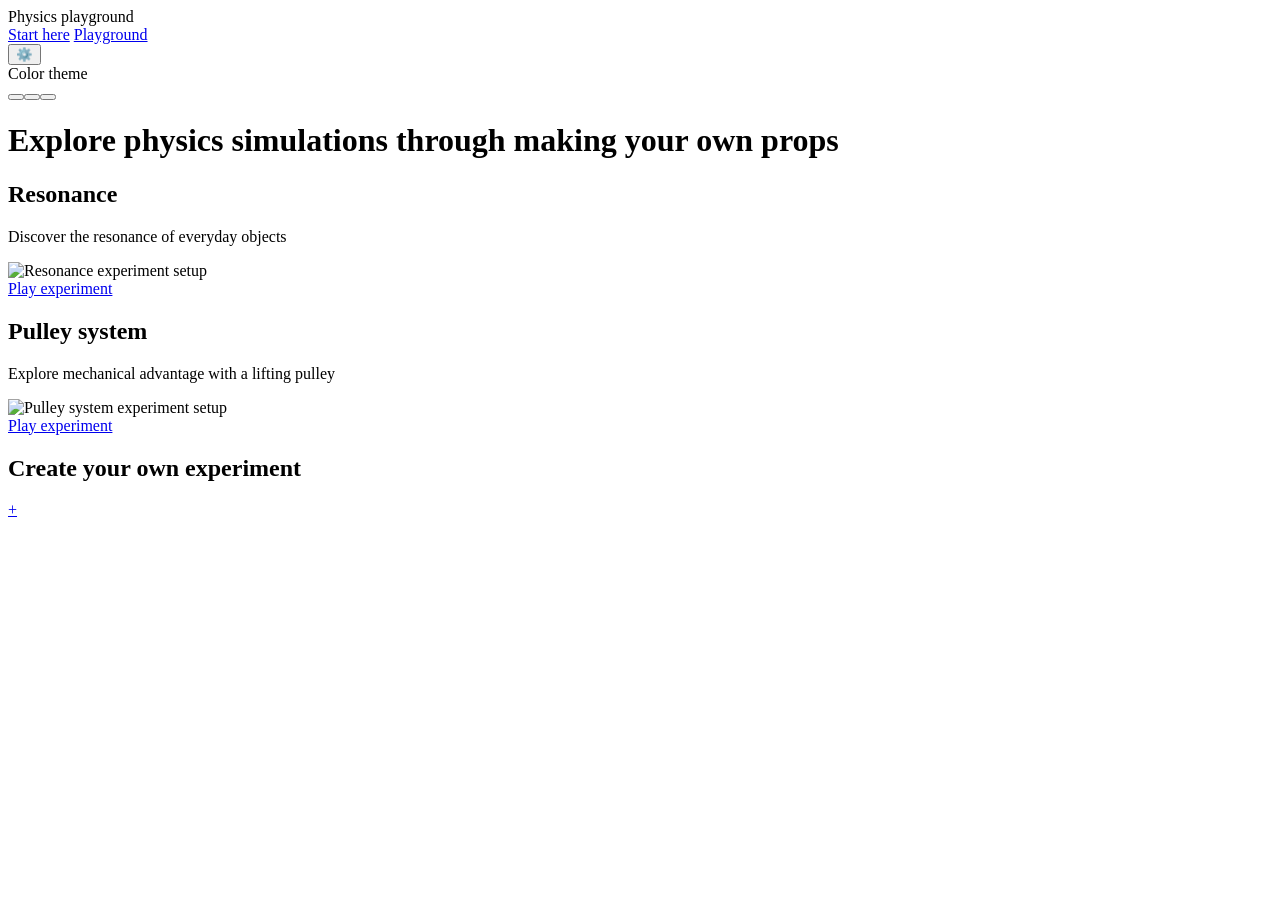
==== index.html @ cb50417a "Rename index (6).html to index.html" ====
<!DOCTYPE html>
<html lang="en">
<head>
    <meta charset="utf-8" />
    <link rel="stylesheet" href="style.css">
    <link rel="preconnect" href="https://fonts.googleapis.com">
    <link rel="preconnect" href="https://fonts.gstatic.com" crossorigin>
    <link href="https://fonts.googleapis.com/css2?family=Open+Sans:wght@300;400;500;600;700&display=swap" rel="stylesheet">
    <title>Physics Playground</title>
    <script>
        // apply saved theme before first paint, so there's no flash of default colors
        (function(){
            try{
                var t = JSON.parse(localStorage.getItem("physicsPlaygroundTheme"));
                if(t){
                    document.documentElement.style.setProperty("--header-color", t.header);
                    document.documentElement.style.setProperty("--accent-color", t.accent);
                }
            }catch(e){}
        })();
    </script>
</head>
<body>

    <header class="topbar">
        <span class="topbar-title">Physics playground</span>
        <nav class="topnav">
            <a href="index.html" class="nav-pill nav-pill-outline">Start here</a>
            <a href="playground.html" class="nav-pill nav-pill-filled">Playground</a>
        </nav>
    </header>

    <h1 class="page-heading">Explore physics simulations through making your own props</h1>

    <div class="template-grid">

        <!-- RESONANCE -->
        <div class="template-card">
            <h2>Resonance</h2>
            <p class="template-desc">Discover the resonance of everyday objects</p>
            <div class="template-art">
                <img src="resonance.jpg" alt="Resonance experiment setup">
            </div>
            <a href="playground.html?template=resonance" class="template-play-btn">Play experiment</a>
        </div>

        <!-- PULLEY SYSTEM -->
        <div class="template-card">
            <h2>Pulley system</h2>
            <p class="template-desc">Explore mechanical advantage with a lifting pulley</p>
            <div class="template-art">
                <img src="pulley.jpg" alt="Pulley system experiment setup">
            </div>
            <a href="playground.html?template=pulley" class="template-play-btn">Play experiment</a>
        </div>

        <!-- CREATE YOUR OWN -->
        <div class="template-card template-card-blank">
            <h2>Create your own experiment</h2>
            <a href="playground.html" class="template-blank-plus" title="Start a blank experiment">+</a>
        </div>

    </div>

    <script src="theme.js"></script>
    <script src="landing.js?v=2"></script>
</body>
</html>
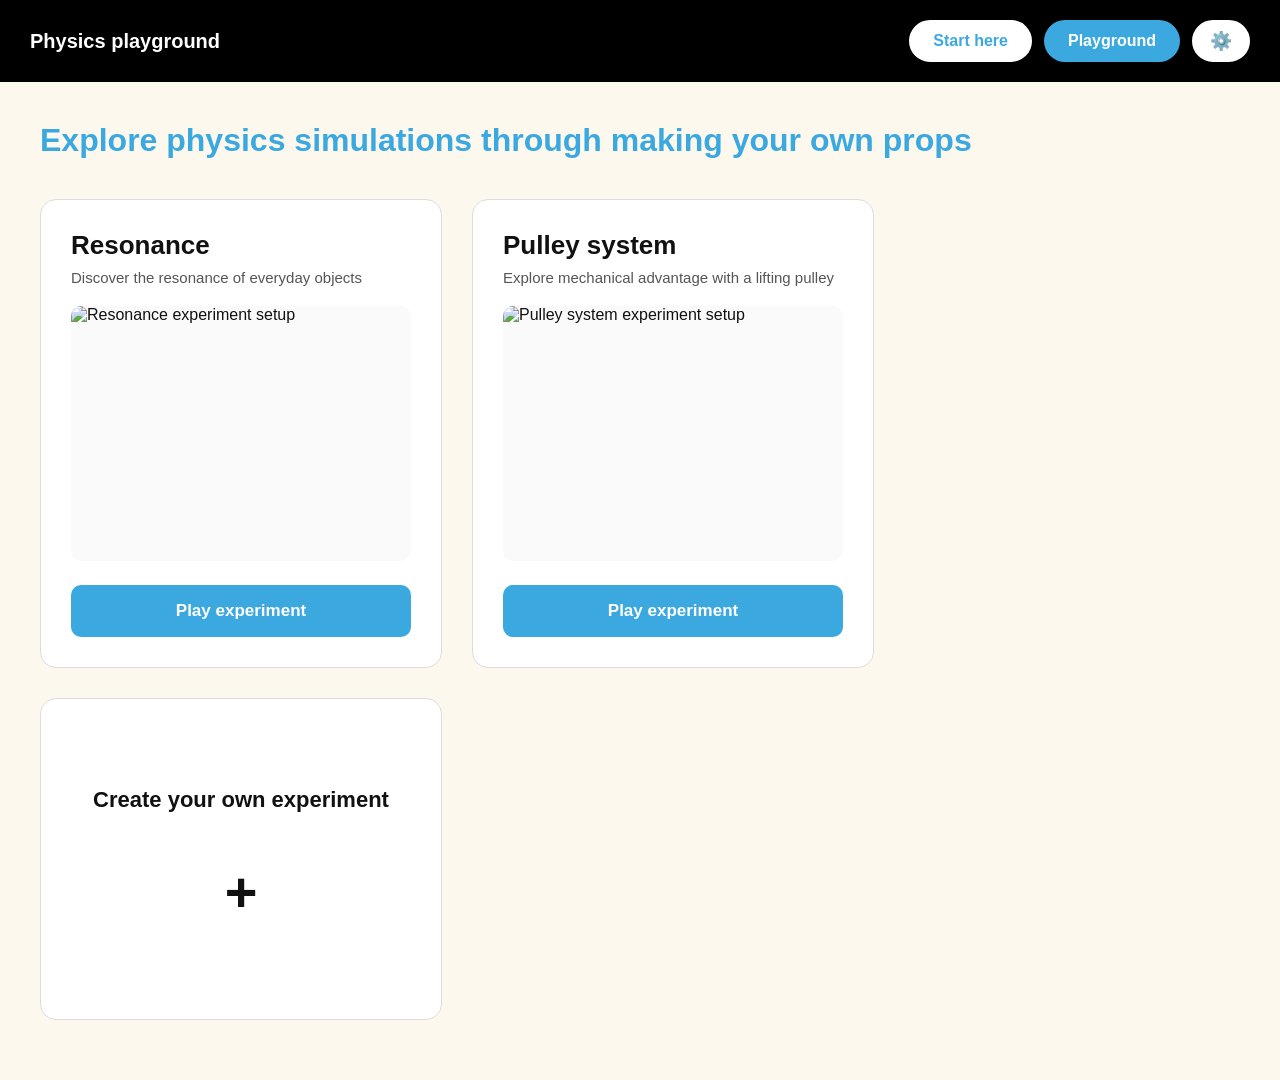
==== commit ab026873: "Change image source from resonance.jpg to resonance.png" ====
--- a/index.html
+++ b/index.html
@@ -39,7 +39,7 @@
             <h2>Resonance</h2>
             <p class="template-desc">Discover the resonance of everyday objects</p>
             <div class="template-art">
-                <img src="resonance.jpg" alt="Resonance experiment setup">
+                <img src="resonance.png" alt="Resonance experiment setup">
             </div>
             <a href="playground.html?template=resonance" class="template-play-btn">Play experiment</a>
         </div>
--- a/style.css
+++ b/style.css
@@ -0,0 +1,1074 @@
+:root {
+    --header-color: #000000;
+    --accent-color: #3ba9e0;
+}
+
+html, body {
+    margin: 0;
+    padding: 0;
+}
+
+body {
+    font-family: "Open Sans", sans-serif;
+    background: #fdf8ee;
+    color: #111;
+}
+
+.topbar {
+    background: var(--header-color);
+    color: #fff;
+    padding: 20px 30px;
+    font-size: 20px;
+    font-weight: 600;
+    display: flex;
+    align-items: center;
+    justify-content: space-between;
+    flex-wrap: wrap;
+    gap: 16px;
+}
+
+.topnav {
+    display: flex;
+    gap: 12px;
+}
+
+.nav-pill {
+    display: inline-block;
+    padding: 10px 22px;
+    border-radius: 30px;
+    font-size: 16px;
+    font-weight: 700;
+    text-decoration: none;
+    cursor: pointer;
+    border: 2px solid transparent;
+}
+
+.nav-pill-outline {
+    background: #fff;
+    color: var(--accent-color);
+    border-color: #fff;
+}
+
+.nav-pill-outline:hover {
+    background: #f0f0f0;
+}
+
+.nav-pill-filled {
+    background: var(--accent-color);
+    color: #fff;
+}
+
+.nav-pill-filled:hover {
+    filter: brightness(0.9);
+}
+
+.template-label {
+    padding: 16px 30px 0 30px;
+    font-size: 15px;
+    color: #777;
+}
+
+.template-label:empty {
+    display: none;
+}
+
+.settings-dropdown {
+    position: relative;
+}
+
+.settings-btn {
+    background: #fff;
+    color: #111;
+    border: 2px solid #fff;
+    font-size: 18px;
+    padding: 8px 16px;
+}
+
+.settings-btn:hover {
+    background: #f0f0f0;
+}
+
+.settings-menu {
+    display: none;
+    position: absolute;
+    top: calc(100% + 8px);
+    right: 0;
+    background: #fff;
+    border: 1px solid #ddd;
+    border-radius: 10px;
+    padding: 16px;
+    box-shadow: 0 6px 18px rgba(0,0,0,0.15);
+    z-index: 20;
+    min-width: 200px;
+}
+
+.settings-menu.open {
+    display: block;
+}
+
+.settings-menu-label {
+    font-weight: 700;
+    font-size: 13px;
+    color: #555;
+    margin-bottom: 12px;
+}
+
+.theme-swatch-row {
+    display: flex;
+    gap: 10px;
+}
+
+.theme-swatch {
+    border: 2px solid #ddd;
+    border-radius: 8px;
+    overflow: hidden;
+    display: flex;
+    width: 48px;
+    height: 34px;
+    padding: 0;
+    cursor: pointer;
+}
+
+.theme-swatch:hover {
+    border-color: #999;
+}
+
+.swatch-half {
+    flex: 1;
+}
+
+.topbar-title {
+    white-space: nowrap;
+}
+
+.page-heading {
+    color: #3ba9e0;
+    font-size: 32px;
+    font-weight: 700;
+    padding: 40px 40px 10px 40px;
+    margin: 0;
+}
+
+.template-grid {
+    display: flex;
+    gap: 30px;
+    padding: 30px 40px 60px 40px;
+    flex-wrap: wrap;
+    align-items: stretch;
+}
+
+.template-card {
+    background: #fff;
+    border: 1px solid #ddd;
+    border-radius: 16px;
+    padding: 30px;
+    width: 340px;
+    display: flex;
+    flex-direction: column;
+    position: relative;
+}
+
+.delete-experiment-btn {
+    position: absolute;
+    top: 16px;
+    right: 16px;
+    background: none;
+    border: none;
+    color: #999;
+    font-size: 22px;
+    cursor: pointer;
+    line-height: 1;
+    padding: 2px 6px;
+}
+
+.delete-experiment-btn:hover {
+    color: #d33;
+}
+
+.template-art-placeholder {
+    display: flex;
+    align-items: center;
+    justify-content: center;
+}
+
+.placeholder-icon {
+    font-size: 48px;
+}
+
+.template-card h2 {
+    margin: 0 0 8px 0;
+    font-size: 26px;
+    font-weight: 700;
+}
+
+.template-desc {
+    color: #555;
+    margin: 0 0 20px 0;
+    font-size: 15px;
+}
+
+.template-art {
+    background: #fafafa;
+    border-radius: 10px;
+    overflow: hidden;
+    margin-bottom: 24px;
+    aspect-ratio: 4 / 3;
+}
+
+.template-art svg,
+.template-art img {
+    width: 100%;
+    height: 100%;
+    display: block;
+    object-fit: contain;
+}
+
+.template-play-btn {
+    display: block;
+    text-align: center;
+    text-decoration: none;
+    background: var(--accent-color);
+    color: #fff;
+    border-radius: 10px;
+    padding: 16px;
+    font-size: 17px;
+    font-weight: 700;
+    margin-top: auto;
+}
+
+.template-play-btn:hover {
+    filter: brightness(0.9);
+}
+
+.template-card-blank {
+    align-items: center;
+    justify-content: center;
+    text-align: center;
+    min-height: 260px;
+}
+
+.template-card-blank h2 {
+    font-size: 22px;
+}
+
+.template-blank-plus {
+    display: flex;
+    align-items: center;
+    justify-content: center;
+    text-decoration: none;
+    color: #111;
+    font-size: 56px;
+    font-weight: 700;
+    width: 80px;
+    height: 80px;
+    margin-top: 30px;
+}
+
+.template-blank-plus:hover {
+    color: #3ba9e0;
+}
+
+.grid {
+    display: flex;
+    gap: 24px;
+    padding: 30px;
+    align-items: flex-start;
+    flex-wrap: wrap;
+}
+
+.col {
+    display: flex;
+    flex-direction: column;
+    gap: 24px;
+}
+
+#slidersContainer {
+    display: flex;
+    flex-direction: column;
+    gap: 24px;
+}
+
+.left-col {
+    width: 300px;
+}
+
+.right-col {
+    width: 500px;
+}
+
+.panel {
+    border: 1px solid #ddd;
+    border-radius: 14px;
+    padding: 20px 24px;
+    background: #fff;
+}
+
+.panel h2 {
+    margin: 0 0 12px 0;
+    font-size: 26px;
+    font-weight: 700;
+}
+
+.panel-header {
+    display: flex;
+    align-items: center;
+    justify-content: space-between;
+    gap: 12px;
+}
+
+.panel-header h2 {
+    margin: 0;
+}
+
+.slider-title-input {
+    border: none;
+    background: transparent;
+    font-size: 26px;
+    font-weight: 700;
+    font-family: inherit;
+    flex: 1;
+    min-width: 0;
+    padding: 2px 4px;
+    border-radius: 6px;
+}
+
+.slider-title-input:focus {
+    outline: 2px solid var(--accent-color);
+    background: #fff;
+}
+
+.slider-token-input {
+    background: #fff;
+    border: none;
+    border-right: 1px solid #333;
+    padding: 8px 10px;
+    font-weight: 700;
+    width: 44px;
+    text-align: center;
+    font-family: inherit;
+    font-size: 16px;
+}
+
+.slider-token-input:focus {
+    outline: 2px solid var(--accent-color);
+}
+
+.delete-slider-btn {
+    background: none;
+    border: none;
+    color: #999;
+    font-size: 22px;
+    cursor: pointer;
+    padding: 0 4px;
+    line-height: 1;
+    flex-shrink: 0;
+}
+
+.delete-slider-btn:hover {
+    color: #d33;
+}
+
+.slider-hint-input {
+    display: block;
+    width: 100%;
+    box-sizing: border-box;
+    border: none;
+    background: transparent;
+    color: #555;
+    font-family: inherit;
+    font-size: 15px;
+    margin: 10px 0 4px 0;
+    padding: 2px 4px;
+    border-radius: 6px;
+}
+
+.slider-hint-input:focus {
+    outline: 2px solid var(--accent-color);
+    background: #fff;
+}
+
+.slider-minmax-row {
+    display: flex;
+    gap: 16px;
+    margin: 4px 0 16px 0;
+    font-size: 13px;
+    color: #555;
+}
+
+.slider-minmax-row label {
+    display: flex;
+    align-items: center;
+    gap: 6px;
+}
+
+.slider-minmax-row input {
+    width: 60px;
+    border: 1px solid #ccc;
+    border-radius: 6px;
+    padding: 4px 6px;
+    font-family: inherit;
+    font-size: 13px;
+}
+
+.add-slider-btn {
+    width: 100%;
+    background: #fff;
+    border: 2px dashed #aaa;
+    color: #555;
+    border-radius: 14px;
+    padding: 16px;
+    font-size: 16px;
+    font-weight: 600;
+    cursor: pointer;
+}
+
+.add-slider-btn:hover {
+    background: #f5f5f5;
+    border-color: var(--accent-color);
+    color: var(--accent-color);
+}
+
+.value-box {
+    display: flex;
+    align-items: stretch;
+    border: 1px solid #333;
+    border-radius: 6px;
+    overflow: hidden;
+}
+
+.value-label {
+    background: #fff;
+    border-right: 1px solid #333;
+    padding: 8px 12px;
+    font-weight: 700;
+    display: flex;
+    align-items: center;
+}
+
+.value-box input {
+    border: none;
+    width: 80px;
+    padding: 8px 10px;
+    font-family: inherit;
+    font-size: 16px;
+}
+
+.value-box input:focus {
+    outline: 2px solid var(--accent-color);
+}
+
+.hint {
+    color: #555;
+    margin: 10px 0 14px 0;
+    font-size: 15px;
+}
+
+.slider-range {
+    -webkit-appearance: none;
+    width: 100%;
+    height: 8px;
+    border-radius: 4px;
+    background: #d9d9d9;
+    outline: none;
+    margin: 6px 0 18px 0;
+}
+
+.slider-range::-webkit-slider-thumb {
+    -webkit-appearance: none;
+    width: 26px;
+    height: 26px;
+    border-radius: 50%;
+    background: var(--accent-color);
+    cursor: pointer;
+    border: none;
+}
+
+.slider-range::-moz-range-thumb {
+    width: 26px;
+    height: 26px;
+    border-radius: 50%;
+    background: var(--accent-color);
+    cursor: pointer;
+    border: none;
+}
+
+.slider-buttons {
+    display: flex;
+    justify-content: space-between;
+}
+
+.step-btn {
+    background: var(--accent-color);
+    color: #fff;
+    border: none;
+    border-radius: 8px;
+    width: 56px;
+    height: 44px;
+    font-size: 22px;
+    font-weight: 700;
+    cursor: pointer;
+}
+
+.step-btn:hover {
+    filter: brightness(0.9);
+}
+
+.outline-btn {
+    background: #fff;
+    border: 1px solid #333;
+    border-radius: 6px;
+    padding: 10px 20px;
+    font-weight: 600;
+    cursor: pointer;
+}
+
+.outline-btn:hover {
+    background: #f0f0f0;
+}
+
+.status {
+    margin-top: 10px;
+    font-size: 14px;
+    color: #777;
+}
+
+.limits-row {
+    display: flex;
+    gap: 16px;
+    margin-bottom: 10px;
+    flex-wrap: wrap;
+}
+
+.limits-row label {
+    display: flex;
+    align-items: center;
+    gap: 8px;
+    font-size: 14px;
+    font-weight: 600;
+}
+
+.limits-row input {
+    width: 70px;
+    border: 1px solid #333;
+    border-radius: 6px;
+    padding: 6px 8px;
+    font-family: inherit;
+    font-size: 14px;
+}
+
+.code-box {
+    width: 100%;
+    box-sizing: border-box;
+    border: 1px solid #333;
+    border-radius: 6px;
+    padding: 12px;
+    font-family: monospace;
+    font-size: 15px;
+    background: #fff;
+    resize: vertical;
+    white-space: pre;
+}
+
+.motion-preview {
+    white-space: pre-line;
+    line-height: 1.6;
+}
+
+.play-row {
+    display: flex;
+    gap: 16px;
+}
+
+.play-btn {
+    flex: 1;
+    background: var(--accent-color);
+    color: #fff;
+    border: none;
+    border-radius: 10px;
+    padding: 18px 24px;
+    font-size: 18px;
+    font-weight: 700;
+    cursor: pointer;
+}
+
+.play-btn:hover {
+    filter: brightness(0.9);
+}
+
+.play-btn:disabled {
+    background: #999;
+    cursor: not-allowed;
+}
+
+.stop-btn {
+    background: #fff;
+    color: #000;
+    border: 1px solid #333;
+    border-radius: 10px;
+    padding: 18px 24px;
+    font-size: 18px;
+    font-weight: 700;
+    cursor: pointer;
+}
+
+.console-panel {
+    margin: 0 30px 40px 30px;
+}
+
+#console {
+    height: 200px;
+    border: 1px solid #ccc;
+    border-radius: 8px;
+    padding: 10px;
+    overflow-y: auto;
+    background: #fff;
+    font-family: monospace;
+    font-size: 14px;
+}
+
+/* ---------------- Observation cards ---------------- */
+
+.obs-col {
+    width: 420px;
+}
+
+.obs-header {
+    background: var(--accent-color);
+    color: #fff;
+    border-radius: 14px 14px 0 0;
+    padding: 18px 22px;
+    display: flex;
+    align-items: center;
+    justify-content: space-between;
+}
+
+.obs-header h2 {
+    margin: 0;
+    font-size: 22px;
+    font-weight: 700;
+}
+
+.add-card-btn {
+    background: transparent;
+    border: none;
+    color: #fff;
+    font-size: 26px;
+    line-height: 1;
+    cursor: pointer;
+    padding: 0 6px;
+}
+
+.add-card-btn:hover {
+    opacity: 0.8;
+}
+
+.ai-settings {
+    background: #fff;
+    border-left: 1px solid #ddd;
+    border-right: 1px solid #ddd;
+    border-bottom: 1px solid #eee;
+    padding: 16px 20px;
+}
+
+.ai-settings label {
+    display: block;
+    font-weight: 700;
+    font-size: 14px;
+    margin-bottom: 6px;
+}
+
+.ai-settings input {
+    width: 100%;
+    box-sizing: border-box;
+    border: 1px solid #333;
+    border-radius: 6px;
+    padding: 8px 10px;
+    font-family: inherit;
+    font-size: 14px;
+}
+
+.ai-settings .hint {
+    font-size: 12px;
+    margin: 8px 0 0 0;
+}
+
+#cardsContainer {
+    border: 1px solid #ddd;
+    border-top: none;
+    border-radius: 0 0 14px 14px;
+    background: #fff;
+    overflow: hidden;
+}
+
+.obs-card {
+    border-bottom: 1px solid #eee;
+}
+
+.obs-card:last-child {
+    border-bottom: none;
+}
+
+.obs-card-header {
+    display: flex;
+    align-items: center;
+    justify-content: space-between;
+    gap: 12px;
+    padding: 16px 20px;
+    cursor: pointer;
+}
+
+.obs-card-title {
+    font-size: 16px;
+    color: #111;
+    overflow: hidden;
+    text-overflow: ellipsis;
+    white-space: nowrap;
+    flex: 1;
+}
+
+.obs-card-actions {
+    display: flex;
+    align-items: center;
+    gap: 16px;
+    flex-shrink: 0;
+}
+
+.delete-btn,
+.toggle-btn {
+    background: none;
+    border: none;
+    cursor: pointer;
+    font-size: 18px;
+    color: #333;
+    padding: 2px;
+    line-height: 1;
+}
+
+.delete-btn:hover {
+    color: #d33;
+}
+
+.toggle-btn {
+    transition: transform 0.15s ease;
+    display: inline-block;
+}
+
+.obs-card:not(.collapsed) .toggle-btn {
+    transform: rotate(180deg);
+}
+
+.obs-card-body {
+    padding: 4px 20px 24px 20px;
+}
+
+.obs-card.collapsed .obs-card-body {
+    display: none;
+}
+
+.obs-card.saved {
+    background: #fafffa;
+}
+
+.obs-video-wrap {
+    position: relative;
+    width: 100%;
+    max-width: 340px;
+    margin: 0 auto 20px auto;
+    background: #111;
+    border-radius: 10px;
+    overflow: hidden;
+}
+
+.obs-video {
+    width: 100%;
+    display: block;
+    aspect-ratio: 3 / 4;
+    object-fit: cover;
+    background: #111;
+}
+
+.record-btn {
+    position: absolute;
+    bottom: 14px;
+    left: 50%;
+    transform: translateX(-50%);
+    width: 46px;
+    height: 46px;
+    border-radius: 50%;
+    background: #d33;
+    border: 3px solid #fff;
+    cursor: pointer;
+}
+
+.record-btn.recording {
+    background: #d33;
+    animation: pulse 1s infinite;
+}
+
+@keyframes pulse {
+    0%   { box-shadow: 0 0 0 0 rgba(221,51,51,0.6); }
+    70%  { box-shadow: 0 0 0 12px rgba(221,51,51,0); }
+    100% { box-shadow: 0 0 0 0 rgba(221,51,51,0); }
+}
+
+.record-timer {
+    position: absolute;
+    top: 10px;
+    right: 12px;
+    background: rgba(0,0,0,0.6);
+    color: #fff;
+    padding: 2px 8px;
+    border-radius: 6px;
+    font-family: monospace;
+    font-size: 13px;
+}
+
+.camera-error {
+    color: #ccc;
+    text-align: center;
+    padding: 40px 12px;
+    font-size: 14px;
+}
+
+.obs-field {
+    margin-bottom: 16px;
+}
+
+.obs-field label {
+    display: block;
+    font-weight: 700;
+    margin-bottom: 6px;
+}
+
+.case-input {
+    width: 100%;
+    box-sizing: border-box;
+    border: 1px solid #333;
+    border-radius: 6px;
+    padding: 10px 12px;
+    font-family: inherit;
+    font-size: 16px;
+}
+
+.obs-table {
+    width: 100%;
+    border-collapse: separate;
+    border-spacing: 0 10px;
+    margin-bottom: 10px;
+}
+
+.obs-thead-row th {
+    text-align: left;
+    font-size: 12px;
+    color: #777;
+    font-weight: 600;
+    padding: 0 8px 4px 0;
+}
+
+.obs-table td {
+    padding-right: 8px;
+    vertical-align: middle;
+}
+
+.obs-table input {
+    width: 100%;
+    box-sizing: border-box;
+    border: 1px solid #333;
+    border-radius: 6px;
+    padding: 8px;
+    font-family: inherit;
+    font-size: 15px;
+}
+
+.param-label {
+    font-weight: 700;
+    min-width: 120px;
+}
+
+.remove-row-btn {
+    background: none;
+    border: none;
+    color: #999;
+    font-size: 18px;
+    cursor: pointer;
+    padding: 4px 6px;
+    line-height: 1;
+}
+
+.remove-row-btn:hover {
+    color: #d33;
+}
+
+.obs-table-controls {
+    display: flex;
+    gap: 8px;
+    margin-bottom: 14px;
+    flex-wrap: wrap;
+}
+
+.add-row-btn,
+.add-col-btn,
+.remove-col-btn {
+    background: #fff;
+    border: 1px solid #333;
+    color: #111;
+    border-radius: 6px;
+    padding: 6px 12px;
+    font-size: 13px;
+    font-weight: 600;
+    cursor: pointer;
+}
+
+.add-row-btn:hover,
+.add-col-btn:hover,
+.remove-col-btn:hover {
+    background: #f0f0f0;
+}
+
+.fill-btn {
+    background: #fff;
+    border: 1px solid var(--accent-color);
+    color: var(--accent-color);
+    border-radius: 6px;
+    padding: 8px 14px;
+    font-size: 14px;
+    font-weight: 600;
+    cursor: pointer;
+    margin-bottom: 18px;
+}
+
+.fill-btn:hover {
+    background: color-mix(in srgb, var(--accent-color) 12%, white);
+}
+
+.insight-wrap {
+    position: relative;
+}
+
+.insight-input {
+    width: 100%;
+    box-sizing: border-box;
+    border: 1px solid #333;
+    border-radius: 6px;
+    padding: 12px;
+    font-family: inherit;
+    font-size: 15px;
+    resize: vertical;
+}
+
+.help-dropdown {
+    position: absolute;
+    bottom: 10px;
+    right: 10px;
+}
+
+.help-btn {
+    background: var(--accent-color);
+    color: #fff;
+    border: none;
+    border-radius: 20px;
+    padding: 6px 16px;
+    font-size: 13px;
+    font-weight: 700;
+    cursor: pointer;
+}
+
+.help-btn:hover {
+    filter: brightness(0.9);
+}
+
+.help-btn:disabled {
+    background: #9ecde6;
+    cursor: default;
+}
+
+.help-menu {
+    display: none;
+    flex-direction: column;
+    position: absolute;
+    bottom: calc(100% + 8px);
+    right: 0;
+    background: #fff;
+    border: 1px solid #ddd;
+    border-radius: 10px;
+    box-shadow: 0 6px 18px rgba(0,0,0,0.15);
+    min-width: 200px;
+    overflow: hidden;
+    z-index: 10;
+}
+
+.help-menu.open {
+    display: flex;
+}
+
+.help-menu-item {
+    background: #fff;
+    border: none;
+    text-align: left;
+    padding: 10px 14px;
+    font-size: 14px;
+    font-family: inherit;
+    cursor: pointer;
+}
+
+.help-menu-item:hover {
+    background: #eaf7ff;
+}
+
+.save-obs-btn {
+    display: block;
+    width: 100%;
+    background: var(--accent-color);
+    color: #fff;
+    border: none;
+    border-radius: 10px;
+    padding: 16px;
+    font-size: 17px;
+    font-weight: 700;
+    cursor: pointer;
+}
+
+.save-obs-btn:disabled {
+    background: #2e7d32;
+    cursor: default;
+}
+
+.download-link {
+    display: inline-block;
+    margin-top: 14px;
+    color: var(--accent-color);
+    font-weight: 600;
+    text-decoration: none;
+}
+
+.download-link:hover {
+    text-decoration: underline;
+}
+
+.upload-drive-btn {
+    display: block;
+    width: 100%;
+    background: #fff;
+    border: 1px solid #333;
+    color: #111;
+    border-radius: 8px;
+    padding: 10px 14px;
+    font-size: 14px;
+    font-weight: 600;
+    cursor: pointer;
+    margin-top: 10px;
+}
+
+.upload-drive-btn:hover {
+    background: #f0f0f0;
+}
+
+.upload-drive-btn:disabled {
+    background: #eee;
+    color: #999;
+    cursor: default;
+}
+
+[readonly] {
+    background: #f6f6f6;
+}
